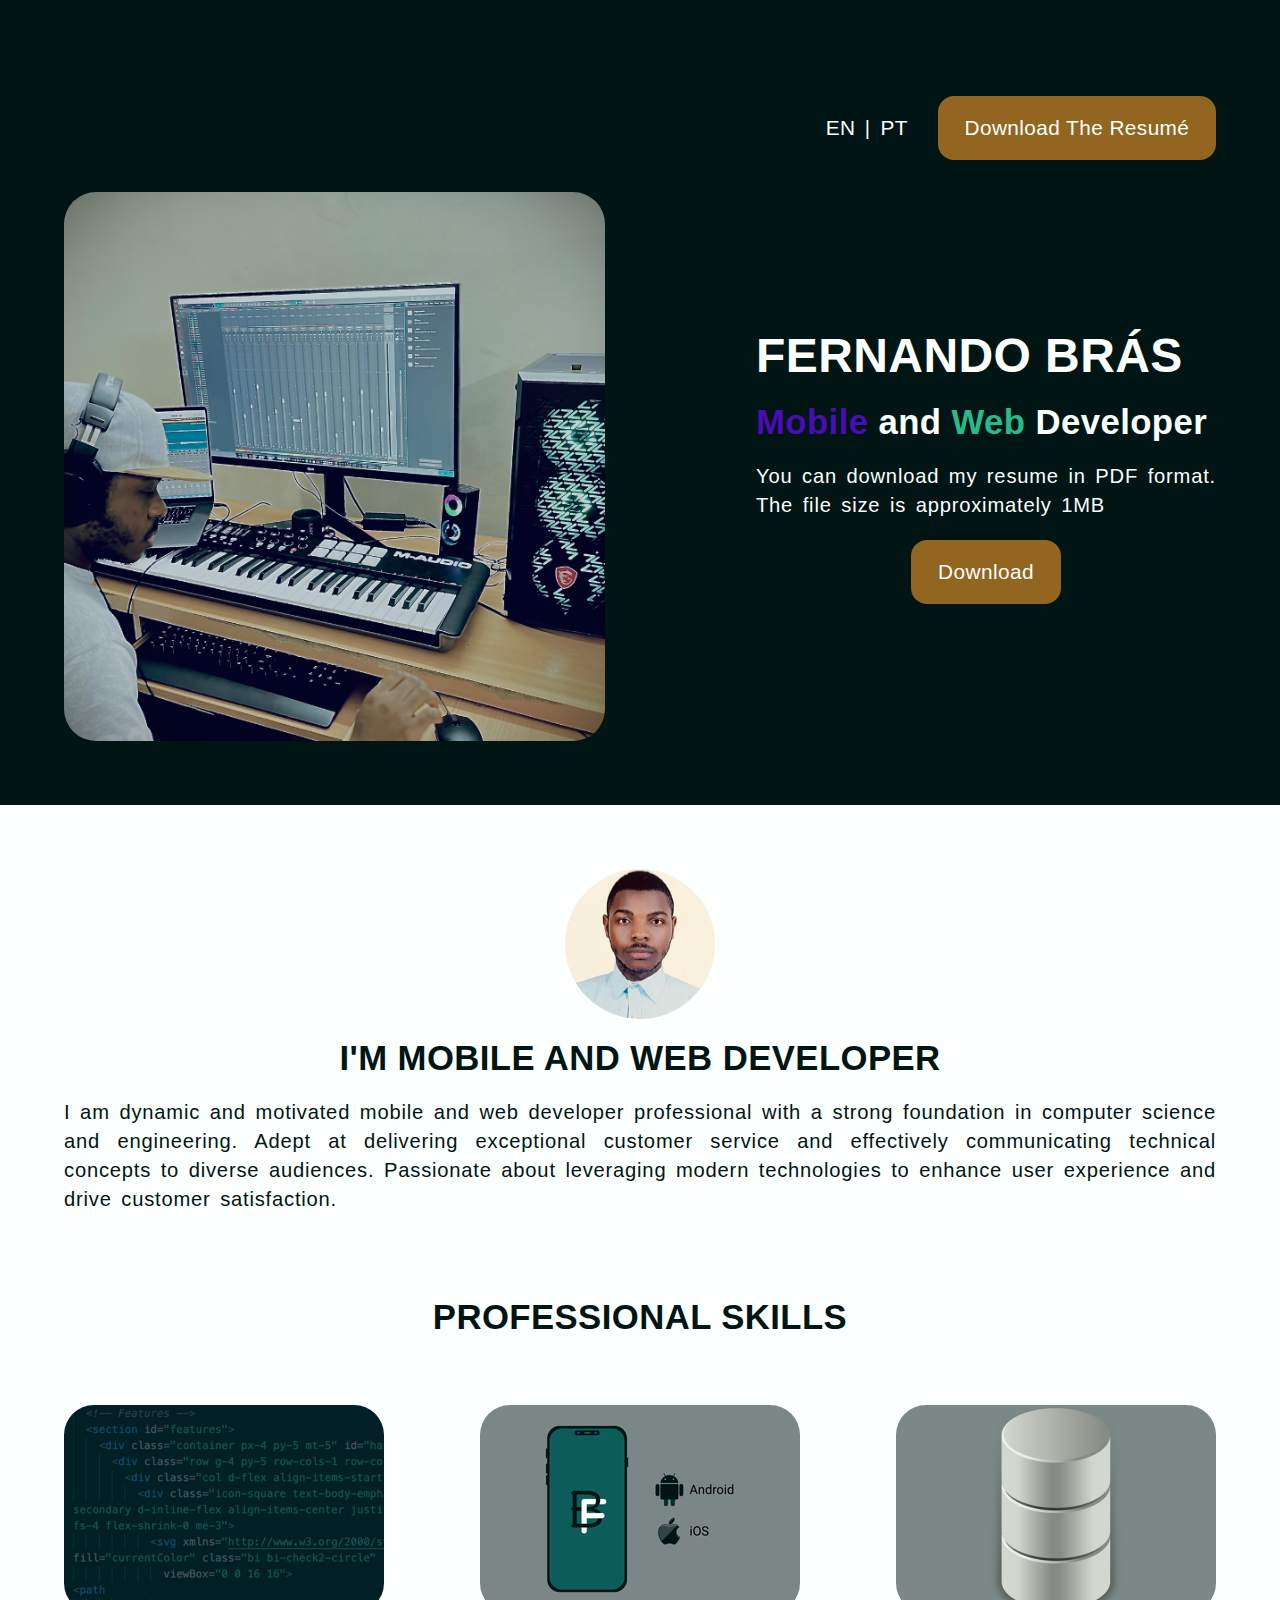
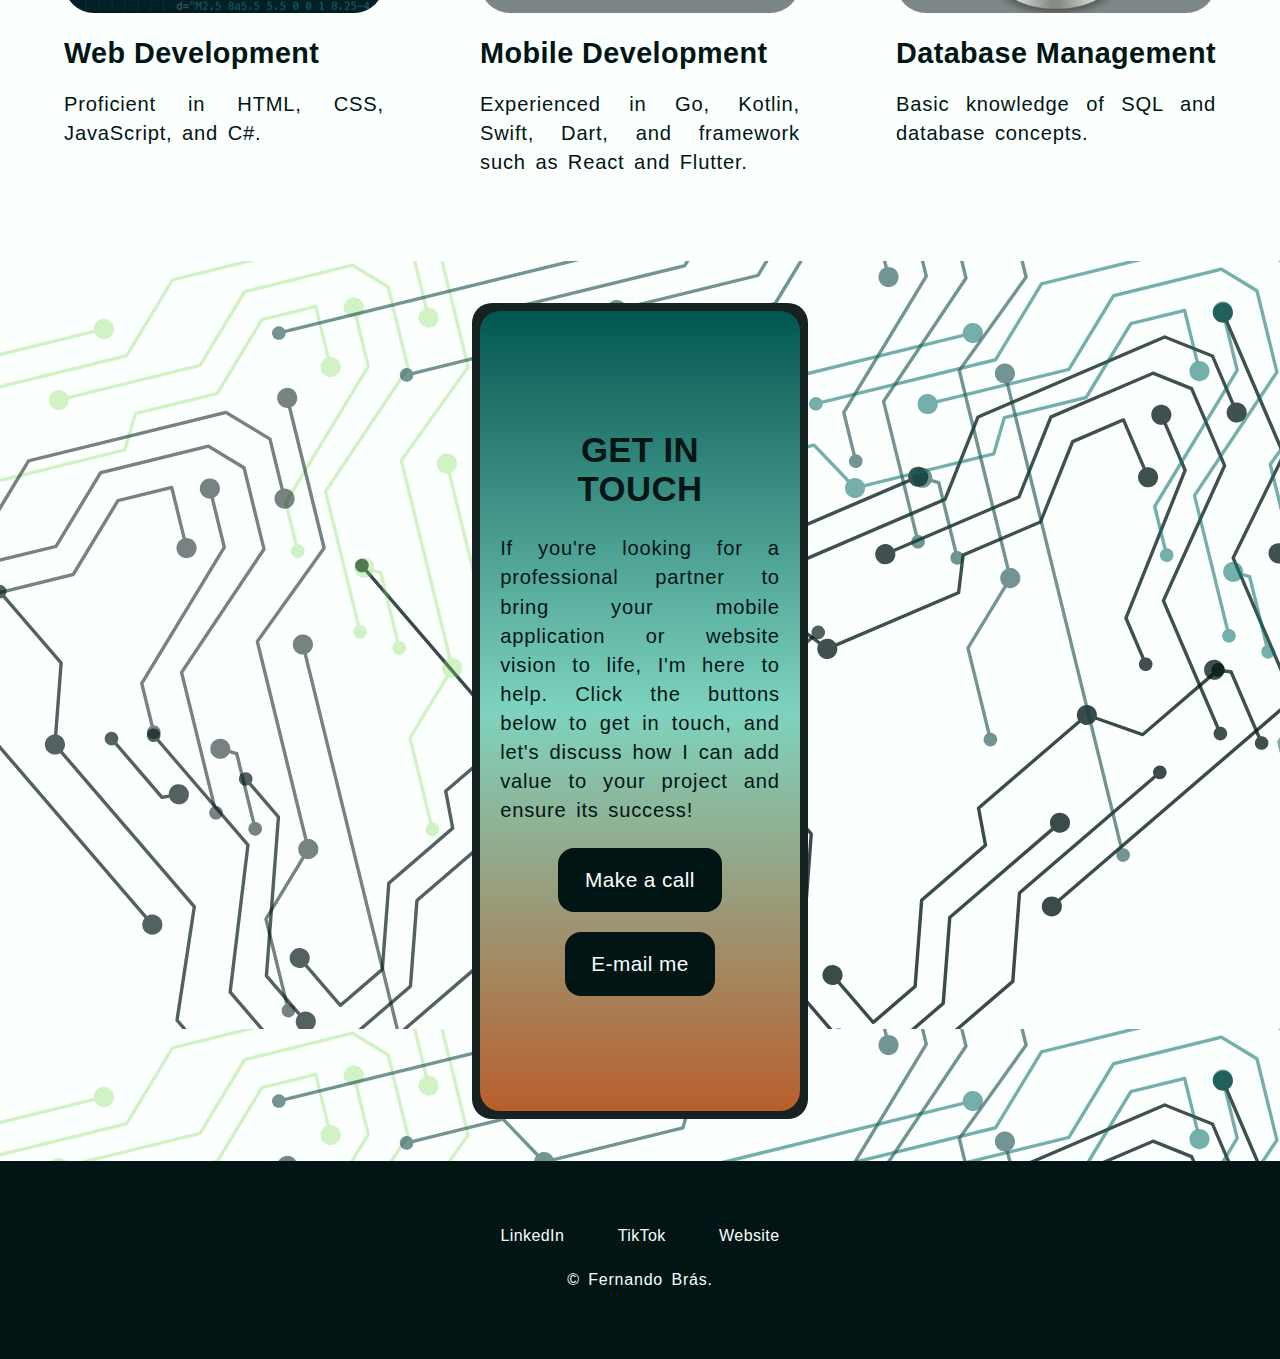
==== index.html @ d554032d "Updated my portfolio" ====
<!DOCTYPE html>
<html lang="en">
<head>
    <meta charset="UTF-8">
    <meta name="viewport" content="width=device-width, initial-scale=1.0">
    <title>Fernando Brás | Portfolio</title>

    <link rel="stylesheet" href="./public/main.css">
    <link rel="stylesheet" href="./public/mobile.css" media="screen and (max-width: 501px)">
    <link rel="stylesheet" href="./public/tablet.css" media="screen and (min-width: 502px) and (max-width: 1069px)">
    <link rel="stylesheet" href="./public/same-settings.css">
</head>
<body>
    <!-- Header content area -->
    <header>
        
        <!-- Navbar content area -->
        <nav>
            <p class="header-text-color"><a class="header-text-color" href="./index.html">EN </a>| <a class="header-text-color" href="./public/portuguese-page.html">PT</a></p>
            <button class="nav-button">
                <a class="header-text-color" href="./assets/pdf/fernando-bras-resume.pdf" download="Fernando Brás - Resumé">
                    Download The Resumé
                </a>
            </button>
        </nav>
        
        <!-- Welcome section area -->
        <section class="welcome-section">
            
            <!-- Image tag for home studio image -->
            <img class="home-studio-image" src="./assets/images/home-studio.png" alt="Home Studio Picture">

            <!-- Welcome content container -->
            <div class="welcome-section-container">
                <h1 class="header-text-color">Fernando Brás</h1>
                <h2 class="welcome-section-h2 header-text-color"> 
                    <span class="blue">Mobile</span> and 
                    <span class="green">Web</span> Developer
                </h2>
                <p class="paragraph-bottom-padding header-text-color">You can download my resume in PDF format.<br> The file size is approximately 1MB</p>
                <button>
                    <a class="header-text-color" href="./assets/pdf/fernando-bras-resume.pdf" download="Fernando Brás - Resumé">Download</a>
                </button>
            </div>
        </section>
    </header> <!-- End of the header content area -->
    
    <!-- Main contents area -->
    <main>

        <!-- Introduction section area  -->
        <section class="introduction-section">
            <img class="passport-photo" src="./assets/images/fernando-bras-photo.png" alt="Fernando Bras' passport type photo">
            <h2 class="introduction-h2">I'm Mobile and Web Developer</h2>
            <p class="introduction-paragraph">I am dynamic and motivated mobile and web developer professional with a strong foundation in computer science and engineering. Adept at delivering exceptional customer service and effectively communicating technical concepts to diverse audiences. Passionate about leveraging modern technologies to enhance user experience and drive customer satisfaction.</p>
        </section>

        <!-- Professional skills section area -->
        <section class="professional-skills-section">
            <h2 class="professional-skills-h2">Professional Skills</h2>
            <div class="professional-skills-container">
                <div class="skills-children">
                    <img class="skills-image" src="./assets/images/web-development.png" alt="Web development coding screenshot">
                    <h3>Web Development</h3>
                    <p class="paragraph-bottom-padding">Proficient in HTML, CSS, JavaScript, and C#.</p>
                </div>
                
                <div class="skills-children">
                    <img class="skills-image" src="./assets/images/mobile-development.png" alt="Mobile development image demostration">
                    <h3>Mobile Development</h3>
                    <p class="paragraph-bottom-padding">Experienced in Go, Kotlin, Swift, Dart,  and framework such as React and Flutter.</p>
                </div>
                
                <div class="skills-children">
                    <img class="skills-image" src="./assets/images/database-management.png" alt="Database management icon image">
                    <h3>Database Management</h3>
                    <p class="paragraph-bottom-padding">Basic knowledge of SQL and database concepts.</p>
                </div>
            </div>
        </section>

        <section class="contact-section">
            <div class="custom-phone-frame">
                <div class="custom-phone-screen">
                    <h2 class="side-spacing">Get In Touch</h2>
                    <p class="side-spacing">If you're looking for a professional partner to bring your mobile application or website  vision to life, I'm here to help. Click the buttons below to get in touch, and let's discuss how I can add value to your project and ensure its success!</p>
                    <button class="contact-button">
                        <a class="contact-link" href="tel:+244943073091">Make a call</a>
                    </button>
                    <button class="contact-button">
                        <a class="contact-link" href="mailto:suchel@femabras.com">E-mail me</a>
                    </button>
                </div>
            </div>
        </section>
    </main>

    <!-- Footer content area -->
    <footer>
        <small>
            <div class="footer-link-container">
                <a class="footer-font-size" href="https://www.linkedin.com/in/suchel/" target="_blank">LinkedIn</a>
                <a class="footer-font-size" href="https://www.tiktok.com/@femabras" target="_blank">TikTok</a>
                <a class="footer-font-size" href="./public/femabras-page.html">Website</a>
            </div>
            <div>
                <p class="footer-font-size">&#169 Fernando Brás. </p>
            </div>
        </small>
    </footer>
</body>
</html>
---- public/main.css ----
* {
    padding: 0;
    margin: 0;

}
body {
    font-family: Arial, Helvetica, sans-serif;
}
h1, h2, h3, p {
    color: #001514;
    
}
h1, h2, h3, a {
    letter-spacing: .026rem;
}
h1, h2 {
    text-transform: uppercase;
}
h2, h3 {
    padding-top: 20px;
    padding-bottom: 20px;
}
h2 {
    font-size: 2.17rem;
}
h3 {
    font-size: 1.8rem;
}
p {
    font-size: 1.26rem;
    text-align: justify;
    word-spacing: .2rem;
    letter-spacing: .05rem;
    line-height: 1.82rem;
}
header, .introduction-section{
    padding: 4em 0em;
}

/* Header styling */
header {
    display: flex;
    flex-flow: column wrap;
    /* height: 100vh; */
    justify-content: center;
    align-items: center;
    background-color: #001514;
}
button {
    background-color: #926521;
    padding: 1.5em 2em;
    border-radius: 1.2em;
    border: none;
}
.header-text-color {
    color: #fbfffe;
}
a {
    font-size: 1.3rem;
    font-weight: 300;
    text-decoration: none;
}
button:hover {
    background-color: #fbfffe;
    transition: .7s;
}
a:hover {
    color: #04706b;
}

/* Navbar styling */
nav {
    display: flex;
    flex-wrap: wrap;
    justify-content: end;
    align-items: center;
    width: 90%;
    gap: 30px;
    margin: 2em 0em;
}

/* Welcome section styling */
.welcome-section {
 display: flex;
 gap: 50px;
 flex-wrap: wrap;
 justify-content: space-between;
 width: 90%;
}
h1 {
    font-size: 3rem;
}
.home-studio-image {
    object-fit: cover;
    border-radius: 32px;
    width: 47%;
    align-self: center;
}
.welcome-section-h2 {
    text-transform: none;
}
.blue{
    color: #4a0cb5;
}
.green{
    color: #2aba8a;
}
.paragraph-bottom-padding {
    padding-bottom: 20px;
}
.welcome-section-container {
    display: flex;
    flex-flow: column wrap;
    justify-content: center;
}
button {
    align-self: center;
}

/* Main area styling */
main {
    display: flex;
    flex-flow: column nowrap;
    justify-content: center;
    align-items: center;
    background-color: #fbfffe;
}

/* Introduction section styling area */
.introduction-section {
    display: flex;
    flex-direction: column;
    justify-content: center;
    align-items: center;
    width: 90%;
}
.passport-photo {
    border-radius: 50%;
}
.introduction-h2 {
    text-align: center;
}

/* Professional skills styling area */
.professional-skills-section {
    display: flex;
    gap: 3em;
    flex-direction: column;
    justify-content: center;
    width: 90%;
    padding-bottom: 4em;
}
.professional-skills-h2 {
    text-align: center;
}
.professional-skills-container {
    display: flex;
    gap: 2em;
    flex-flow: row wrap;
    justify-content: space-between;
}
.skills-image{
    border-radius: 30px;
}
.skills-children {
    width: 20em;
}

/* Contact section styling area */
.contact-section{
    display: flex;
    justify-content: center;
    align-items: center;
    background-image: url("../assets/images/get-in-touch-background.png");
    height: 100vh;
    width: 100%;
}
.custom-phone-frame {
    display: flex;
    justify-content: center;
    align-items: center;
    width: 21em;
    height: 51em;
    background-color: #172222;
    border-radius: 20px;
}
.custom-phone-screen {
    display: flex;
    flex-direction: column;
    gap: 20px;
    width: 20em;
    height: 50em;
    background-image: linear-gradient( #035752, #7ed3be, #b95e2d);
    justify-content: center;
    align-items: center;
    background-color: #fbfffe;
    border-radius: 20px;
}
.custom-phone-screen h2{
    text-align: center;
}
.side-spacing{
    padding: .1em 1em;
}
.contact-button {
    background-color: #001514;
}
.contact-link {
    color: #fbfffe;
}

/* Footer styling area */

footer {
    background-color: #001514;
    display: flex;
    justify-content: center;
    align-items: center;
}
.footer-font-size {
    font-size:medium;
    color: #fbfffe;
}
small {
    display: flex;
    flex-direction: column;
    gap: 1.5em;
    height: 22vh;
    justify-content: center;
    align-items: center;
}
.footer-link-container {
    display: flex;
    gap: 4em;
    align-items: center;
}
.footer-link-container a:hover {
    color: #b95e2d;
}
---- public/tablet.css ----
.welcome-section {
    justify-content: center;

}


@media screen and (max-width:1069px){
    nav{
        justify-content: space-between;
    }
}
---- public/same-settings.css ----
/* Responsiveness setting */

@media screen and (max-width: 1069px){
    .home-studio-image {
        width: 100%;
    }
    h1, header h2{
        text-align: center;
    }
}

@media screen and (max-width: 746px){
    .professional-skills-container{
        justify-content: center;
    }
    h3{
        text-align: center;
    }
}

@media screen and (max-width:433px){
    nav{
        justify-content: center;
    }
}
@media screen and (max-width: 327px){
    .skills-children {
        width: 90%;
    }
    .skills-image{
        width: 100%;
    }
}
@media screen and (max-width: 349px){
    .contact-section {
        height: 100vh;
    }
    .custom-phone-frame{
        width: 95%;
        height: 96%;
    }
    .custom-phone-screen{
        width: 96%;
        height: 95%;
    }
}
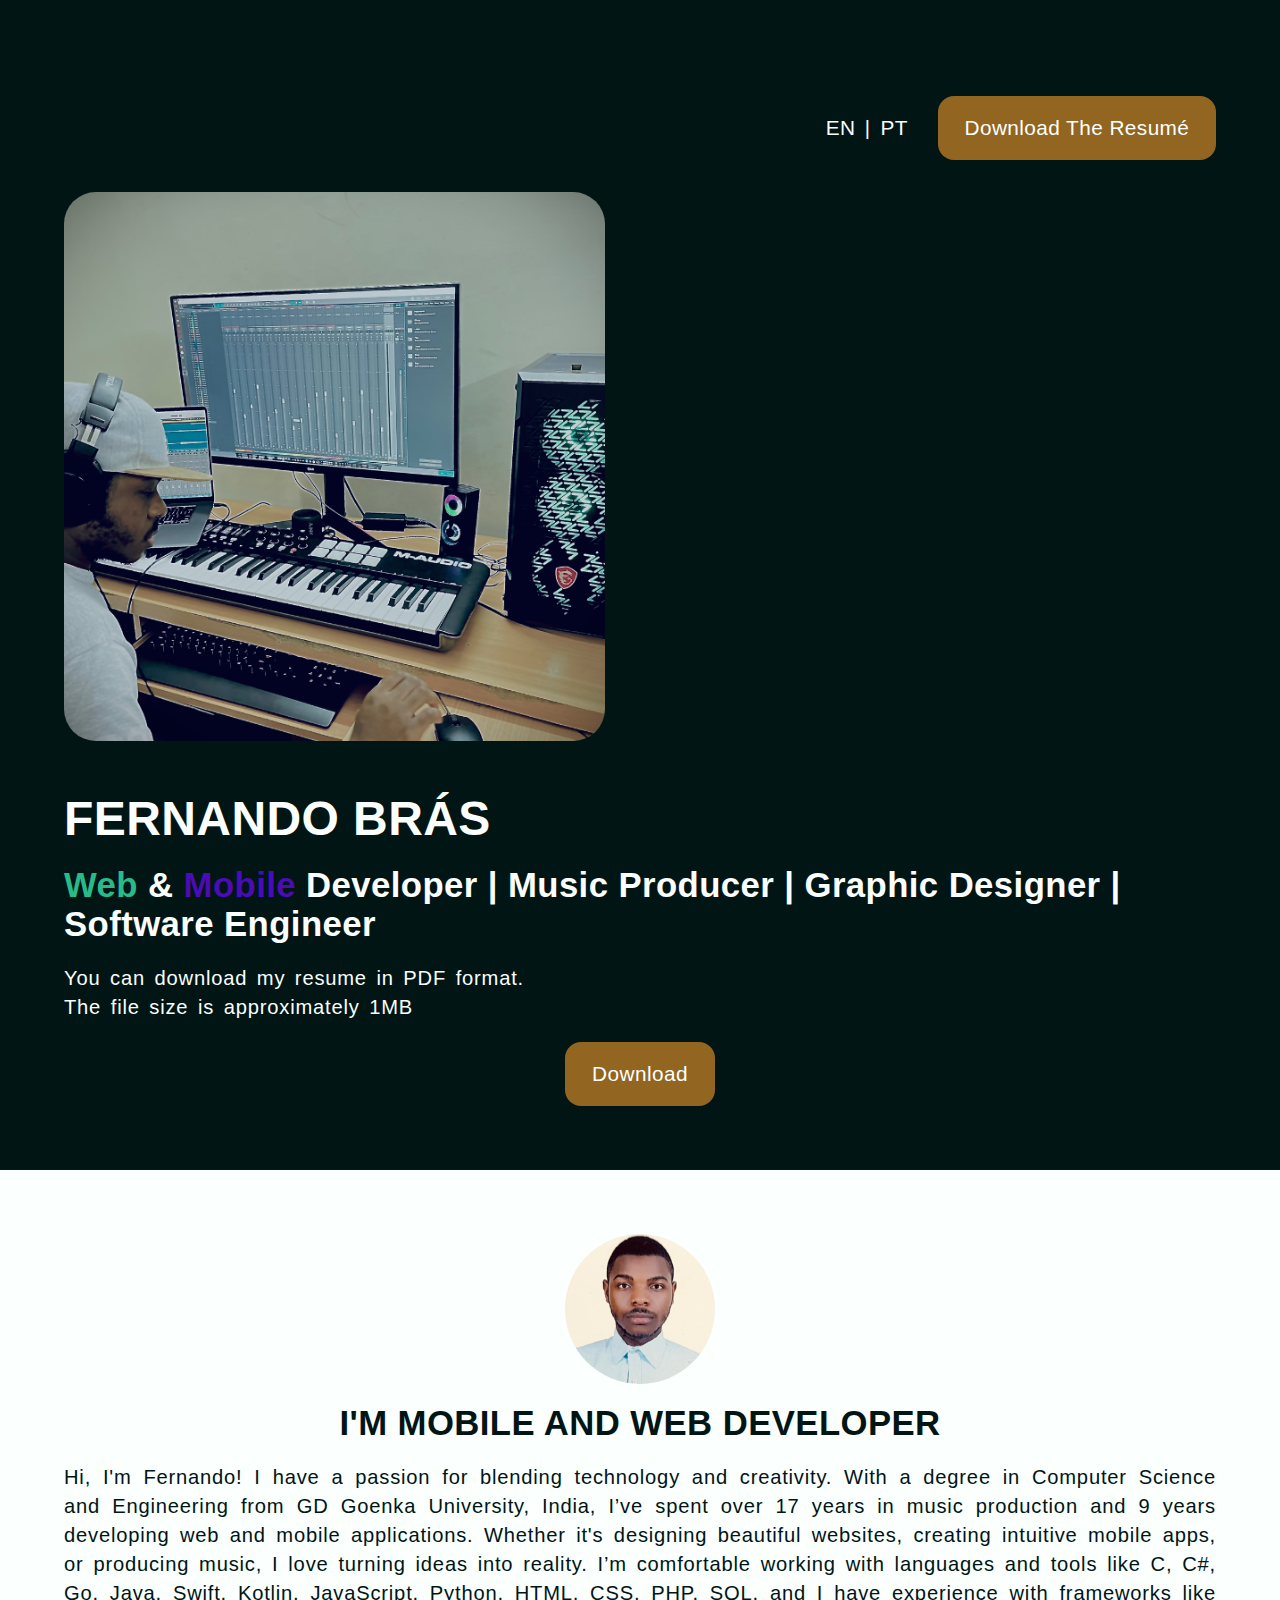
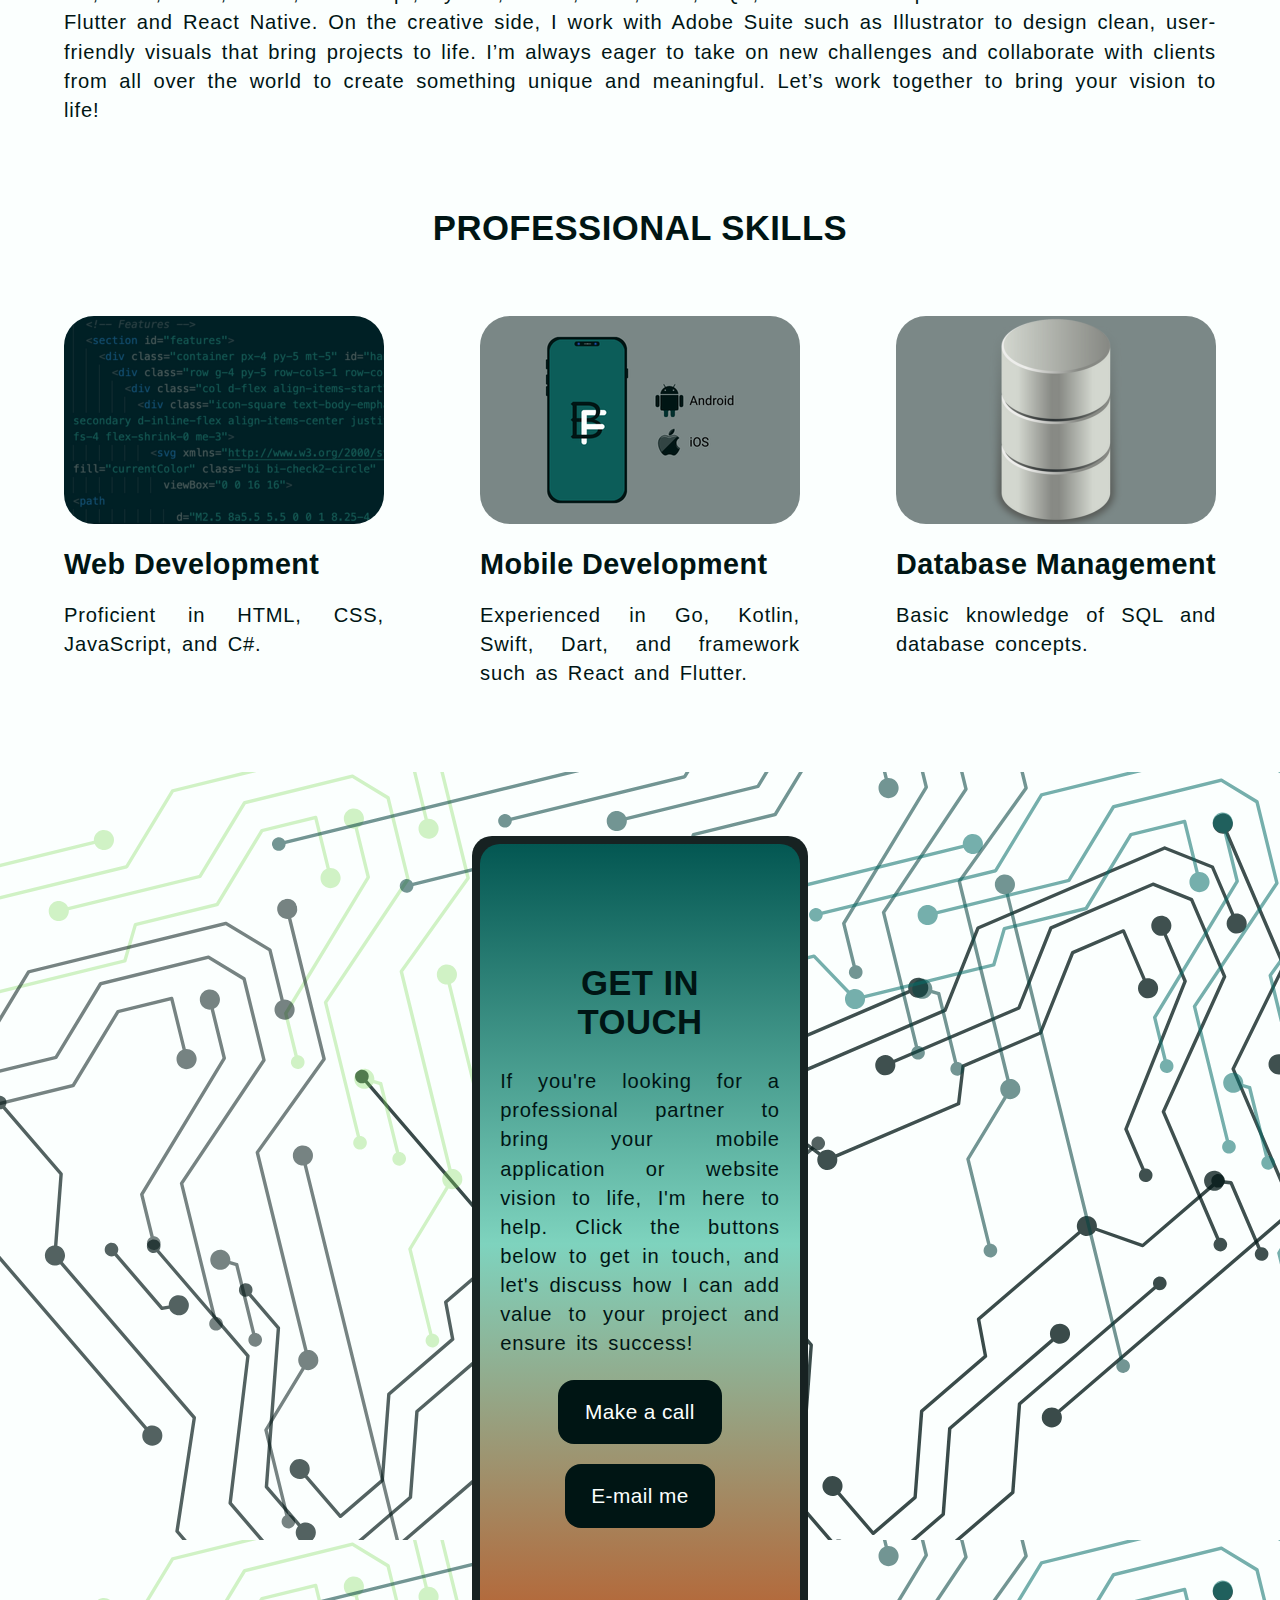
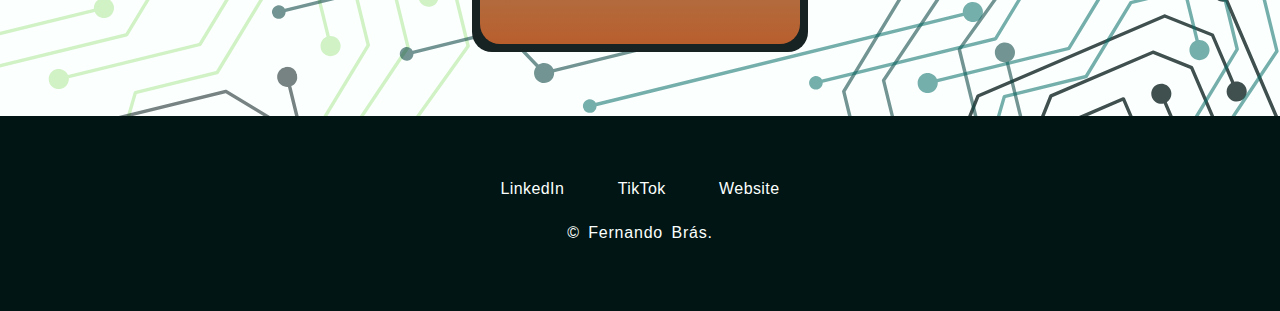
==== commit f4fd9c26: "Update index.html" ====
--- a/index.html
+++ b/index.html
@@ -33,9 +33,8 @@
             <!-- Welcome content container -->
             <div class="welcome-section-container">
                 <h1 class="header-text-color">Fernando Brás</h1>
-                <h2 class="welcome-section-h2 header-text-color"> 
-                    <span class="blue">Mobile</span> and 
-                    <span class="green">Web</span> Developer
+                <h2 class="welcome-section-h2 header-text-color">
+                    <span class="green">Web</span> & <span class="blue">Mobile </span>Developer | Music Producer | Graphic Designer | Software Engineer
                 </h2>
                 <p class="paragraph-bottom-padding header-text-color">You can download my resume in PDF format.<br> The file size is approximately 1MB</p>
                 <button>
@@ -52,7 +51,11 @@
         <section class="introduction-section">
             <img class="passport-photo" src="./assets/images/fernando-bras-photo.png" alt="Fernando Bras' passport type photo">
             <h2 class="introduction-h2">I'm Mobile and Web Developer</h2>
-            <p class="introduction-paragraph">I am dynamic and motivated mobile and web developer professional with a strong foundation in computer science and engineering. Adept at delivering exceptional customer service and effectively communicating technical concepts to diverse audiences. Passionate about leveraging modern technologies to enhance user experience and drive customer satisfaction.</p>
+            <p class="introduction-paragraph">
+                Hi, I'm Fernando! I have a passion for blending technology and creativity. With a degree in Computer Science and Engineering from GD Goenka University, India, I’ve spent over 17 years in music production and 9 years developing web and mobile applications. Whether it's designing beautiful websites, creating intuitive mobile apps, or producing music, I love turning ideas into reality.
+                I’m comfortable working with languages and tools like C, C#, Go, Java, Swift, Kotlin, JavaScript, Python, HTML, CSS, PHP, SQL, and I have experience with frameworks like Flutter and React Native. On the creative side, I work with Adobe Suite such as Illustrator to design clean, user-friendly visuals that bring projects to life.
+                I’m always eager to take on new challenges and collaborate with clients from all over the world to create something unique and meaningful. Let’s work together to bring your vision to life!
+            </p>
         </section>
 
         <!-- Professional skills section area -->
--- a/public/main.css
+++ b/public/main.css
@@ -1,7 +1,7 @@
 * {
     padding: 0;
     margin: 0;
-
+    text-decoration: none;
 }
 body {
     font-family: Arial, Helvetica, sans-serif;
@@ -58,7 +58,7 @@
 a {
     font-size: 1.3rem;
     font-weight: 300;
-    text-decoration: none;
+    
 }
 button:hover {
     background-color: #fbfffe;
@@ -172,8 +172,9 @@
     justify-content: center;
     align-items: center;
     background-image: url("../assets/images/get-in-touch-background.png");
-    height: 100vh;
+    /* height: 100vh; */
     width: 100%;
+    padding: 4em 0;
 }
 .custom-phone-frame {
     display: flex;
@@ -212,6 +213,7 @@
 /* Footer styling area */
 
 footer {
+    padding: 4em 0;
     background-color: #001514;
     display: flex;
     justify-content: center;
@@ -225,7 +227,6 @@
     display: flex;
     flex-direction: column;
     gap: 1.5em;
-    height: 22vh;
     justify-content: center;
     align-items: center;
 }
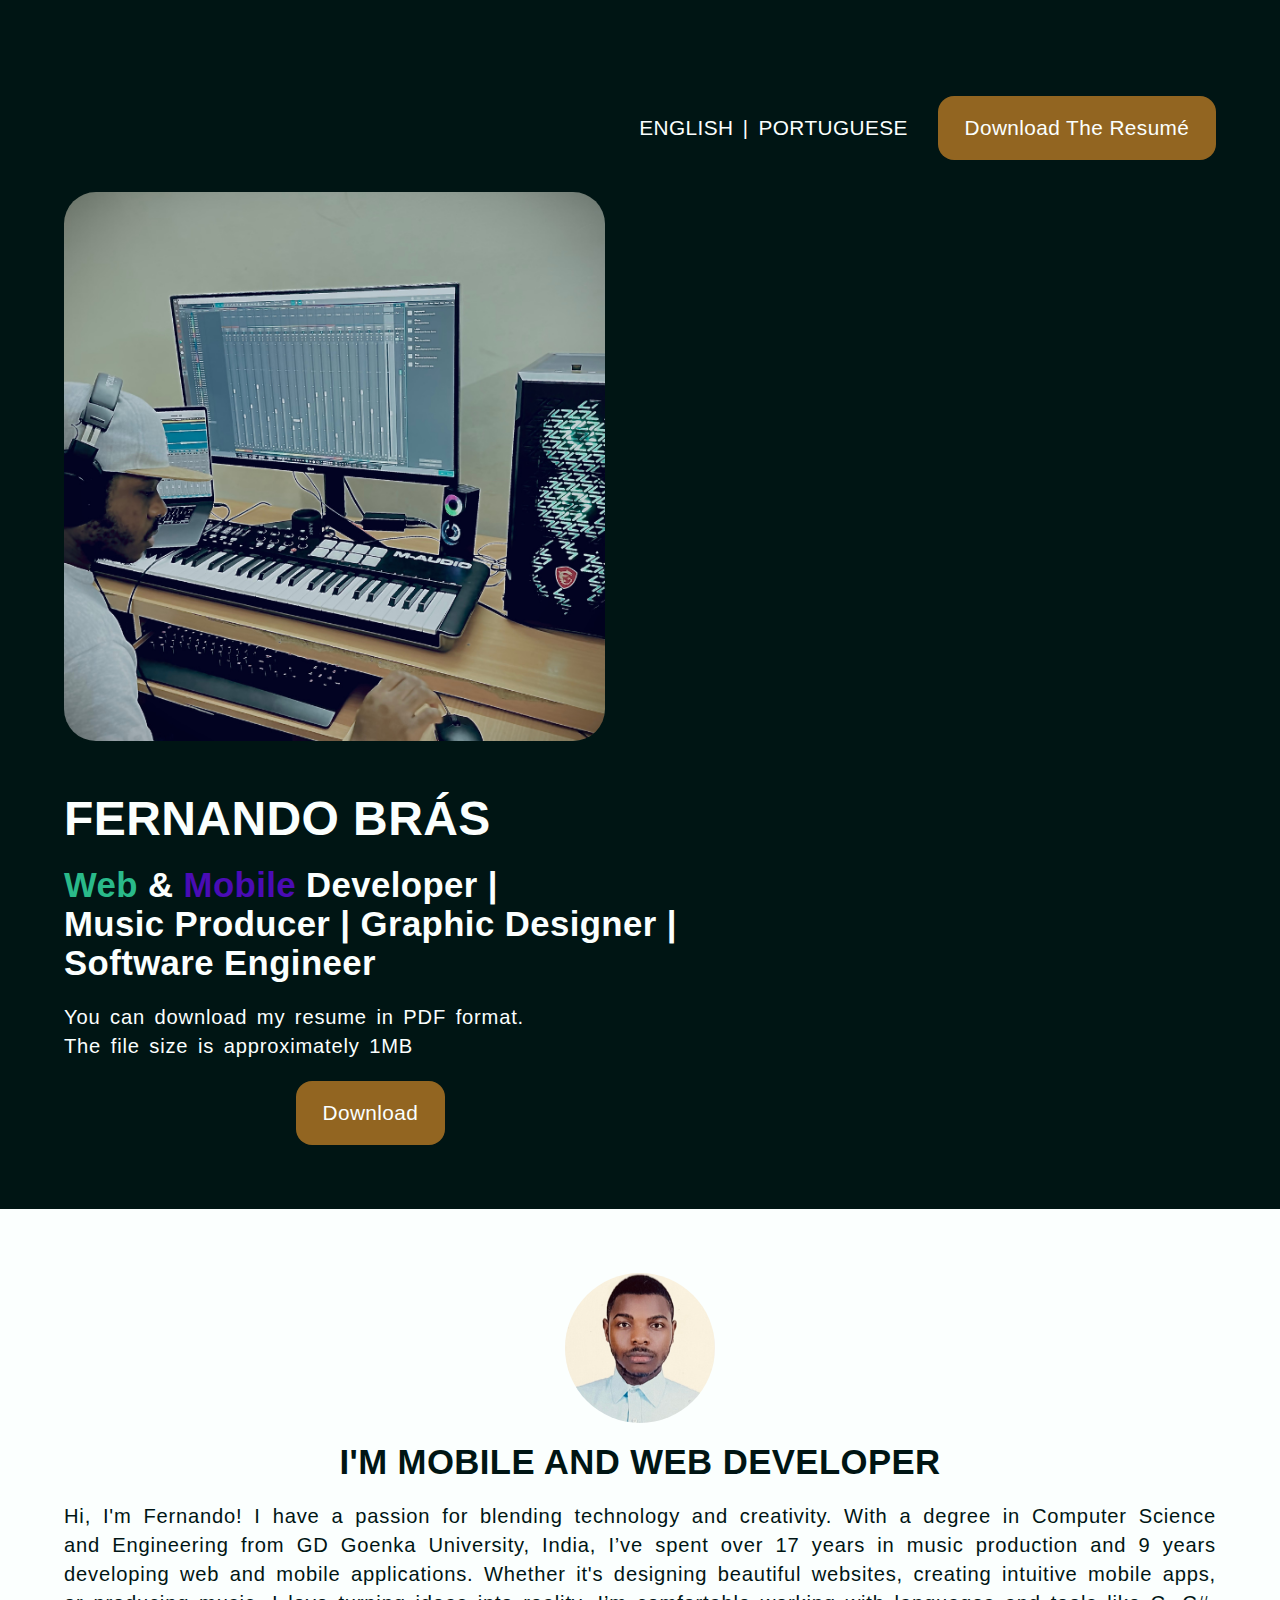
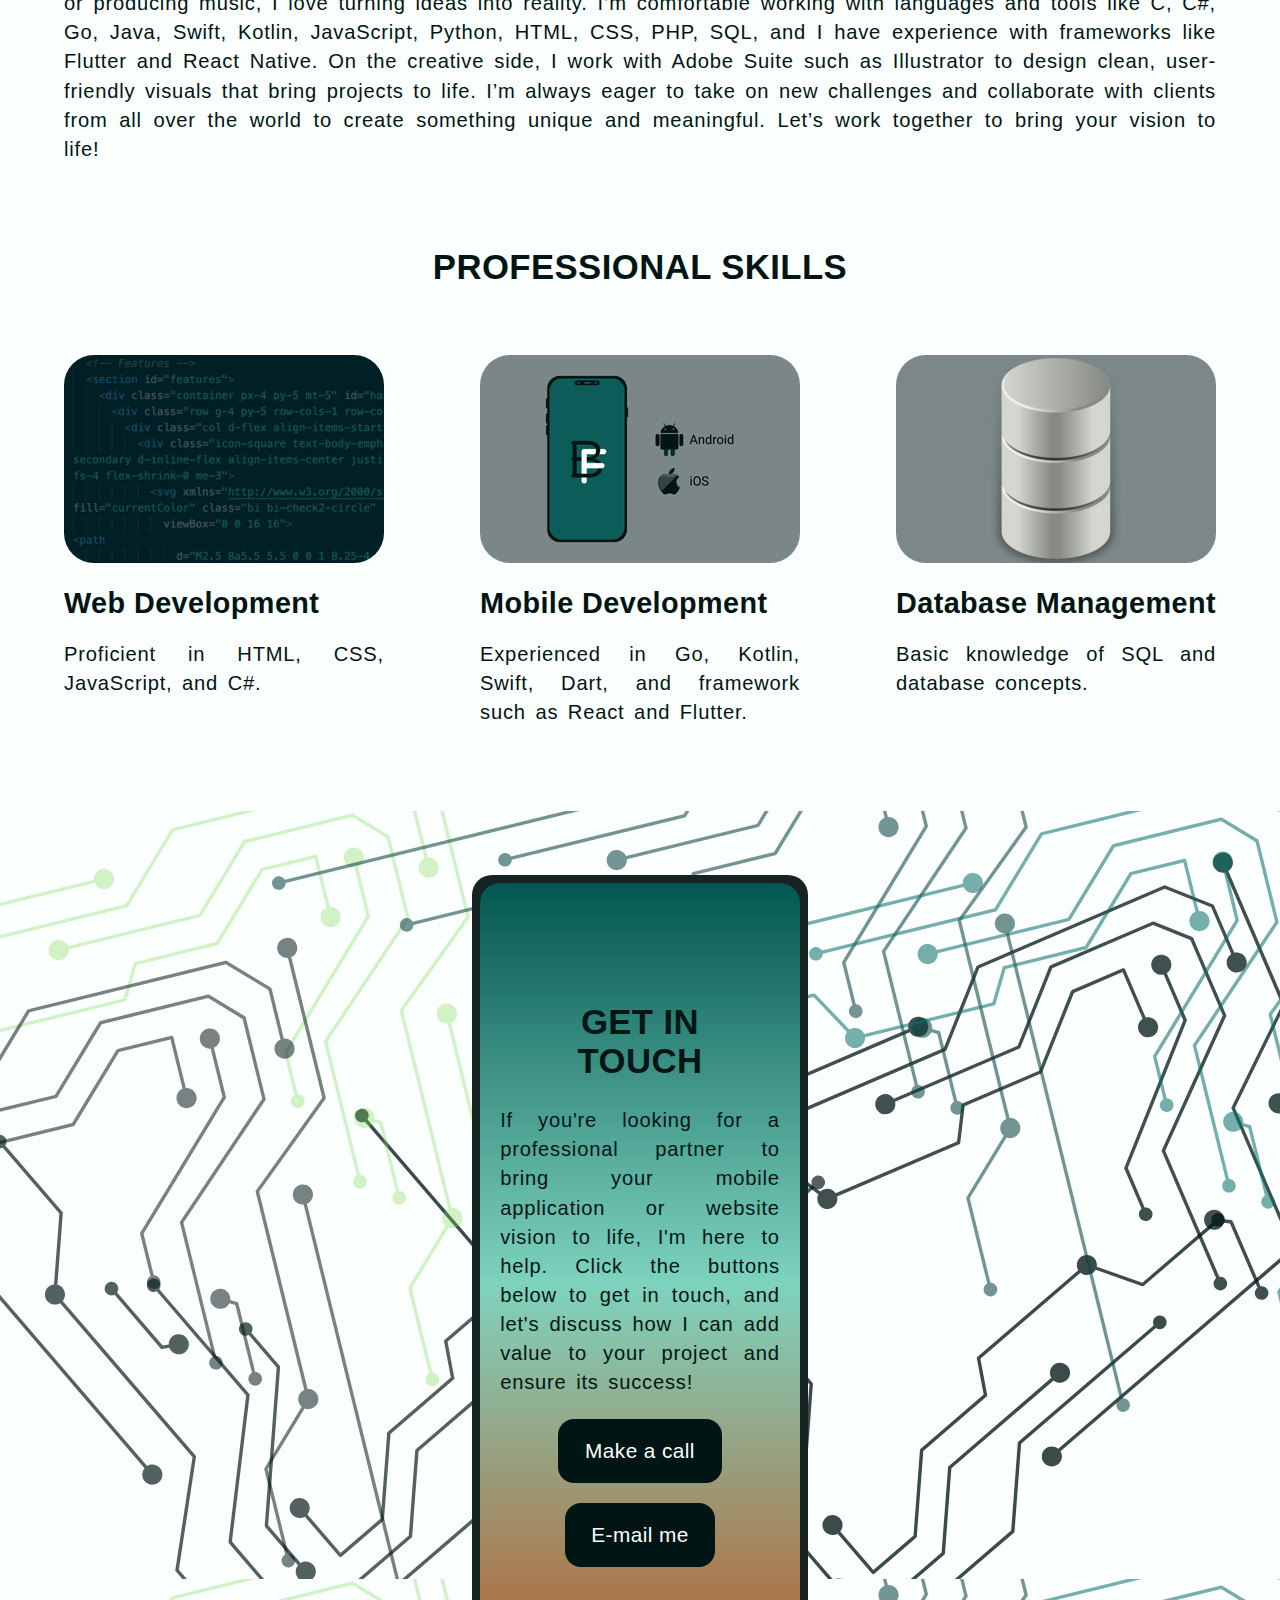
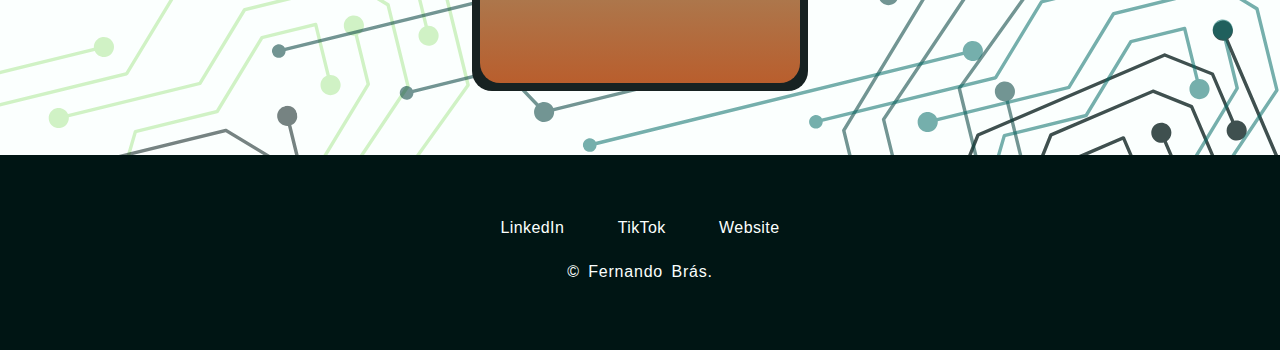
==== commit b095d774: "Update index.html" ====
--- a/index.html
+++ b/index.html
@@ -16,7 +16,7 @@
         
         <!-- Navbar content area -->
         <nav>
-            <p class="header-text-color"><a class="header-text-color" href="./index.html">EN </a>| <a class="header-text-color" href="./public/portuguese-page.html">PT</a></p>
+            <p class="header-text-color"><a class="header-text-color" href="./index.html">ENGLISH </a>| <a class="header-text-color" href="./public/portuguese-page.html">PORTUGUESE</a></p>
             <button class="nav-button">
                 <a class="header-text-color" href="./assets/pdf/fernando-bras-resume.pdf" download="Fernando Brás - Resumé">
                     Download The Resumé
@@ -34,7 +34,7 @@
             <div class="welcome-section-container">
                 <h1 class="header-text-color">Fernando Brás</h1>
                 <h2 class="welcome-section-h2 header-text-color">
-                    <span class="green">Web</span> & <span class="blue">Mobile </span>Developer | Music Producer | Graphic Designer | Software Engineer
+                    <span class="green">Web</span> & <span class="blue">Mobile </span>Developer | <br>Music Producer | Graphic Designer | <br>Software Engineer
                 </h2>
                 <p class="paragraph-bottom-padding header-text-color">You can download my resume in PDF format.<br> The file size is approximately 1MB</p>
                 <button>
@@ -112,4 +112,4 @@
         </small>
     </footer>
 </body>
-</html>+</html>
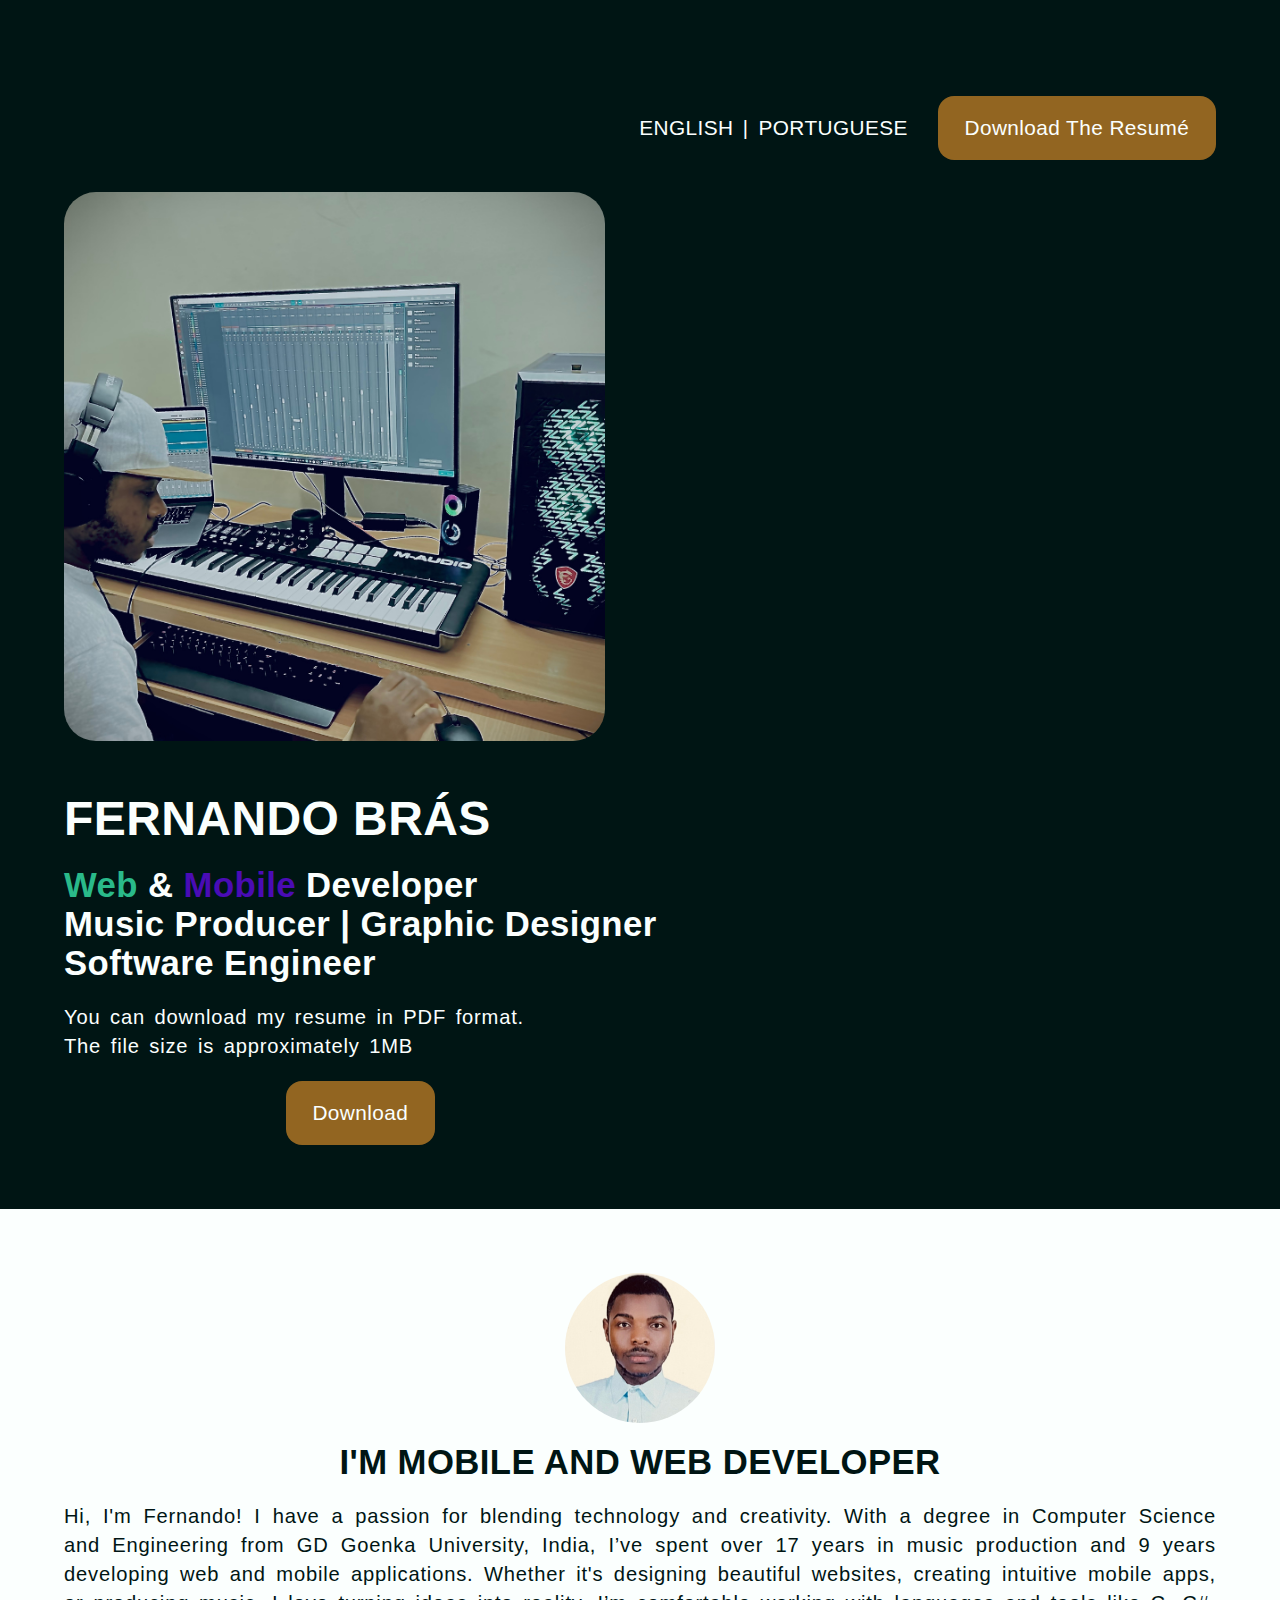
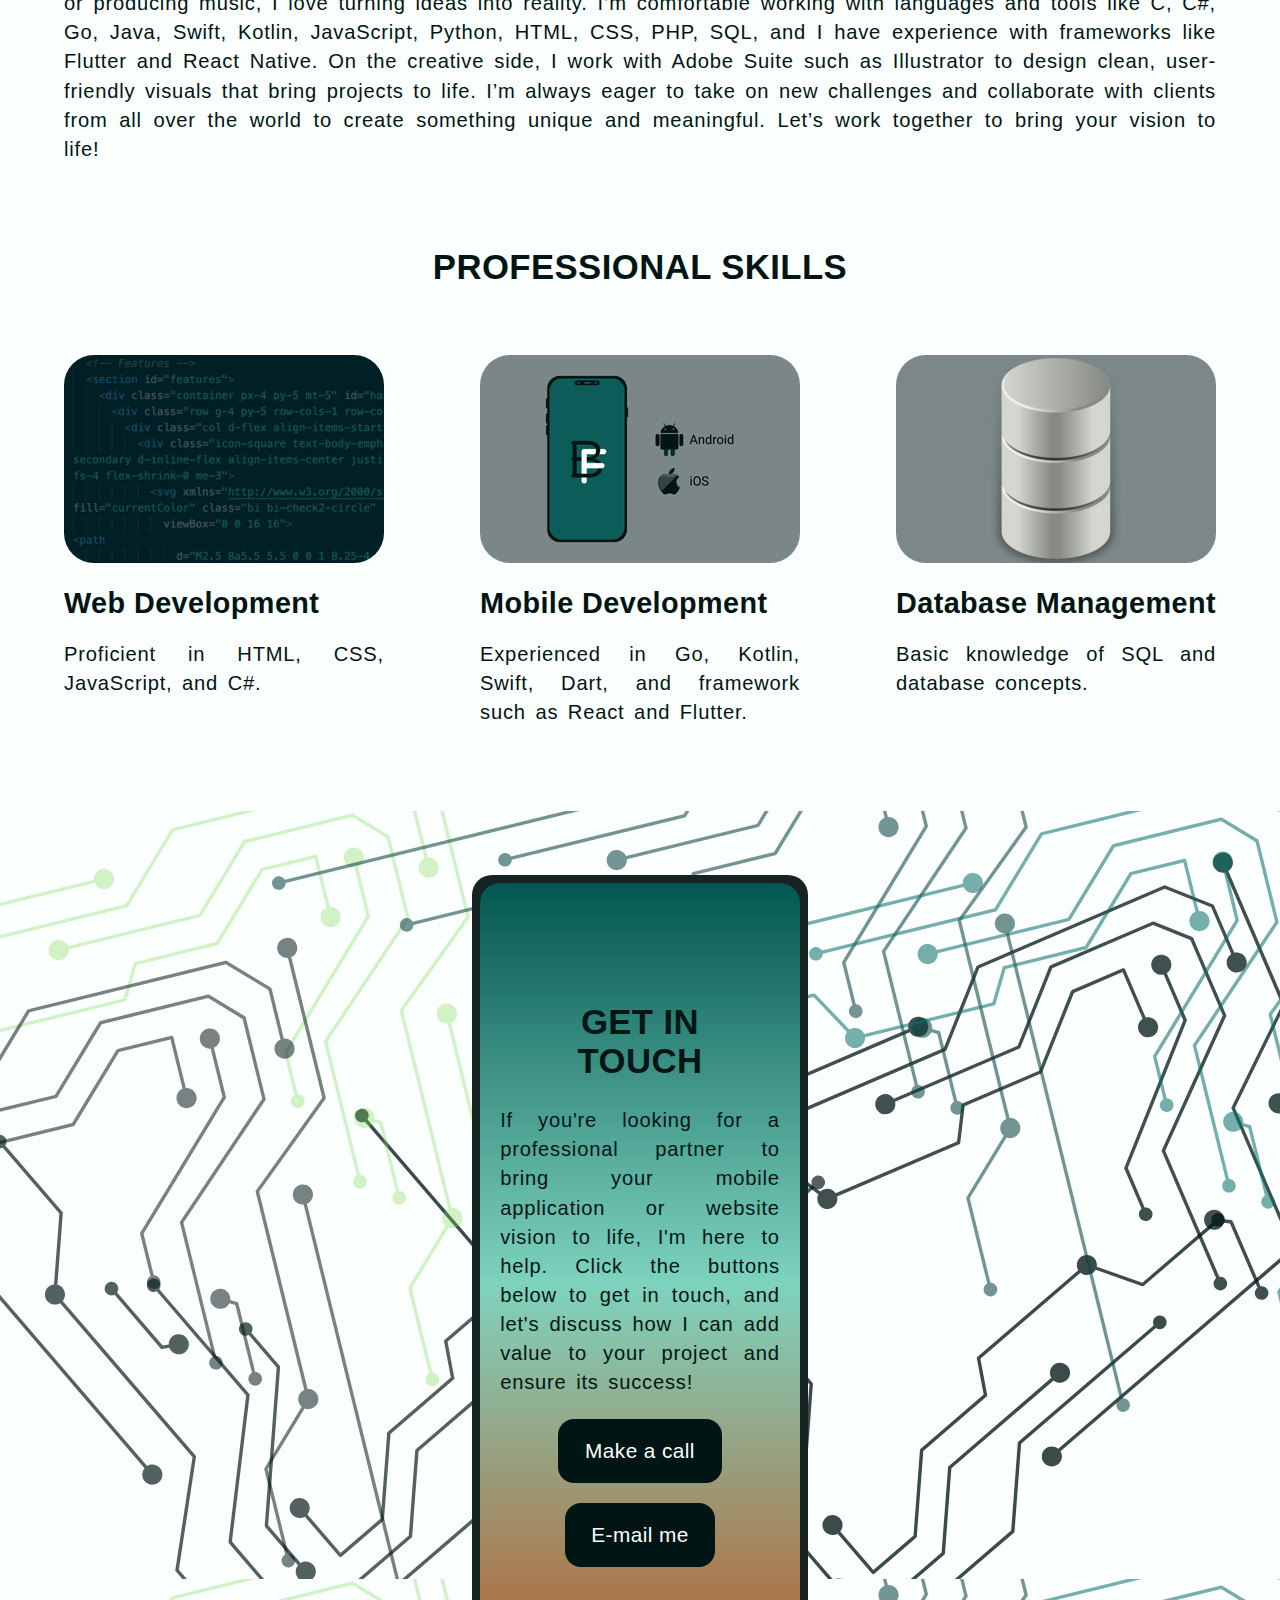
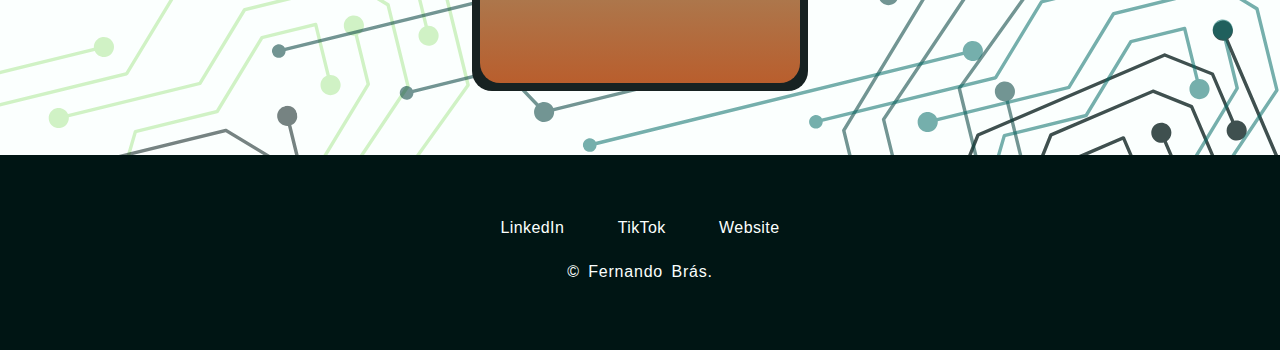
==== commit 208df6e1: "Update index.html" ====
--- a/index.html
+++ b/index.html
@@ -34,7 +34,7 @@
             <div class="welcome-section-container">
                 <h1 class="header-text-color">Fernando Brás</h1>
                 <h2 class="welcome-section-h2 header-text-color">
-                    <span class="green">Web</span> & <span class="blue">Mobile </span>Developer | <br>Music Producer | Graphic Designer | <br>Software Engineer
+                    <span class="green">Web</span> & <span class="blue">Mobile </span>Developer<br>Music Producer | Graphic Designer<br>Software Engineer
                 </h2>
                 <p class="paragraph-bottom-padding header-text-color">You can download my resume in PDF format.<br> The file size is approximately 1MB</p>
                 <button>
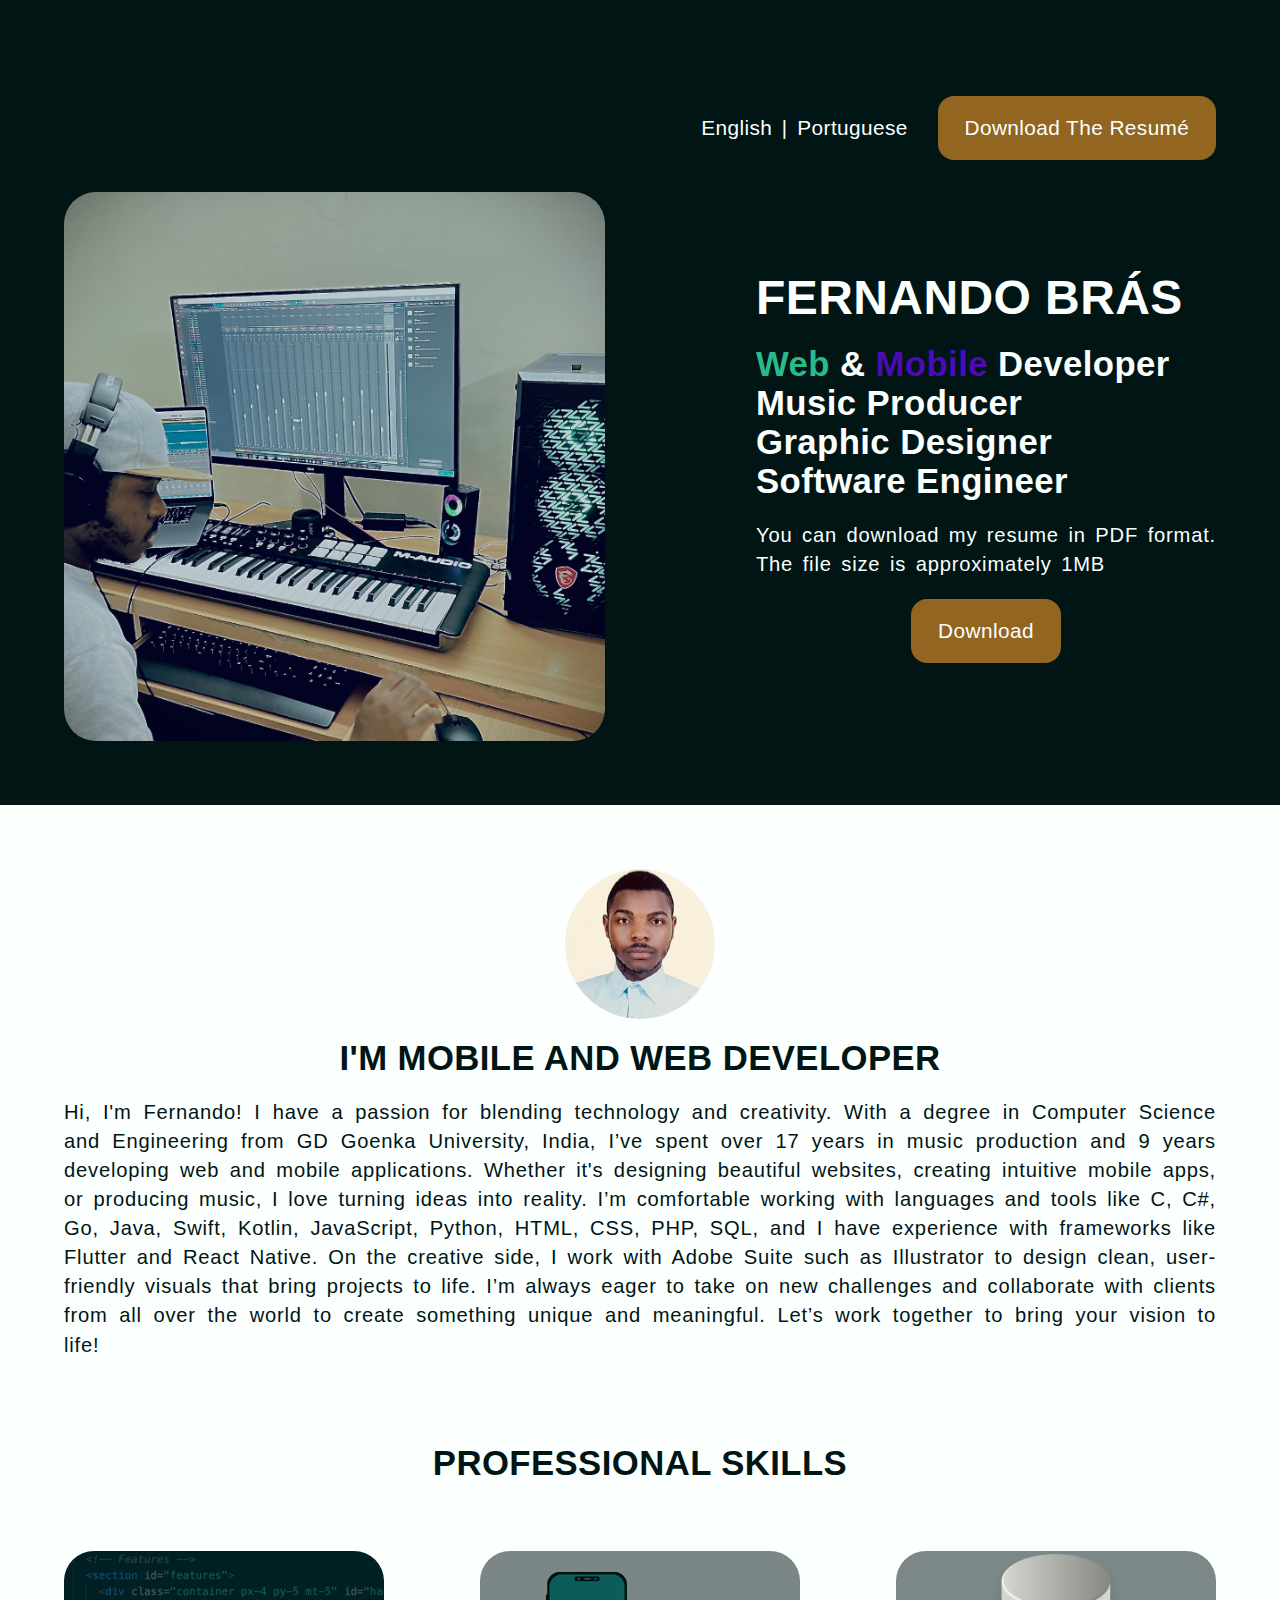
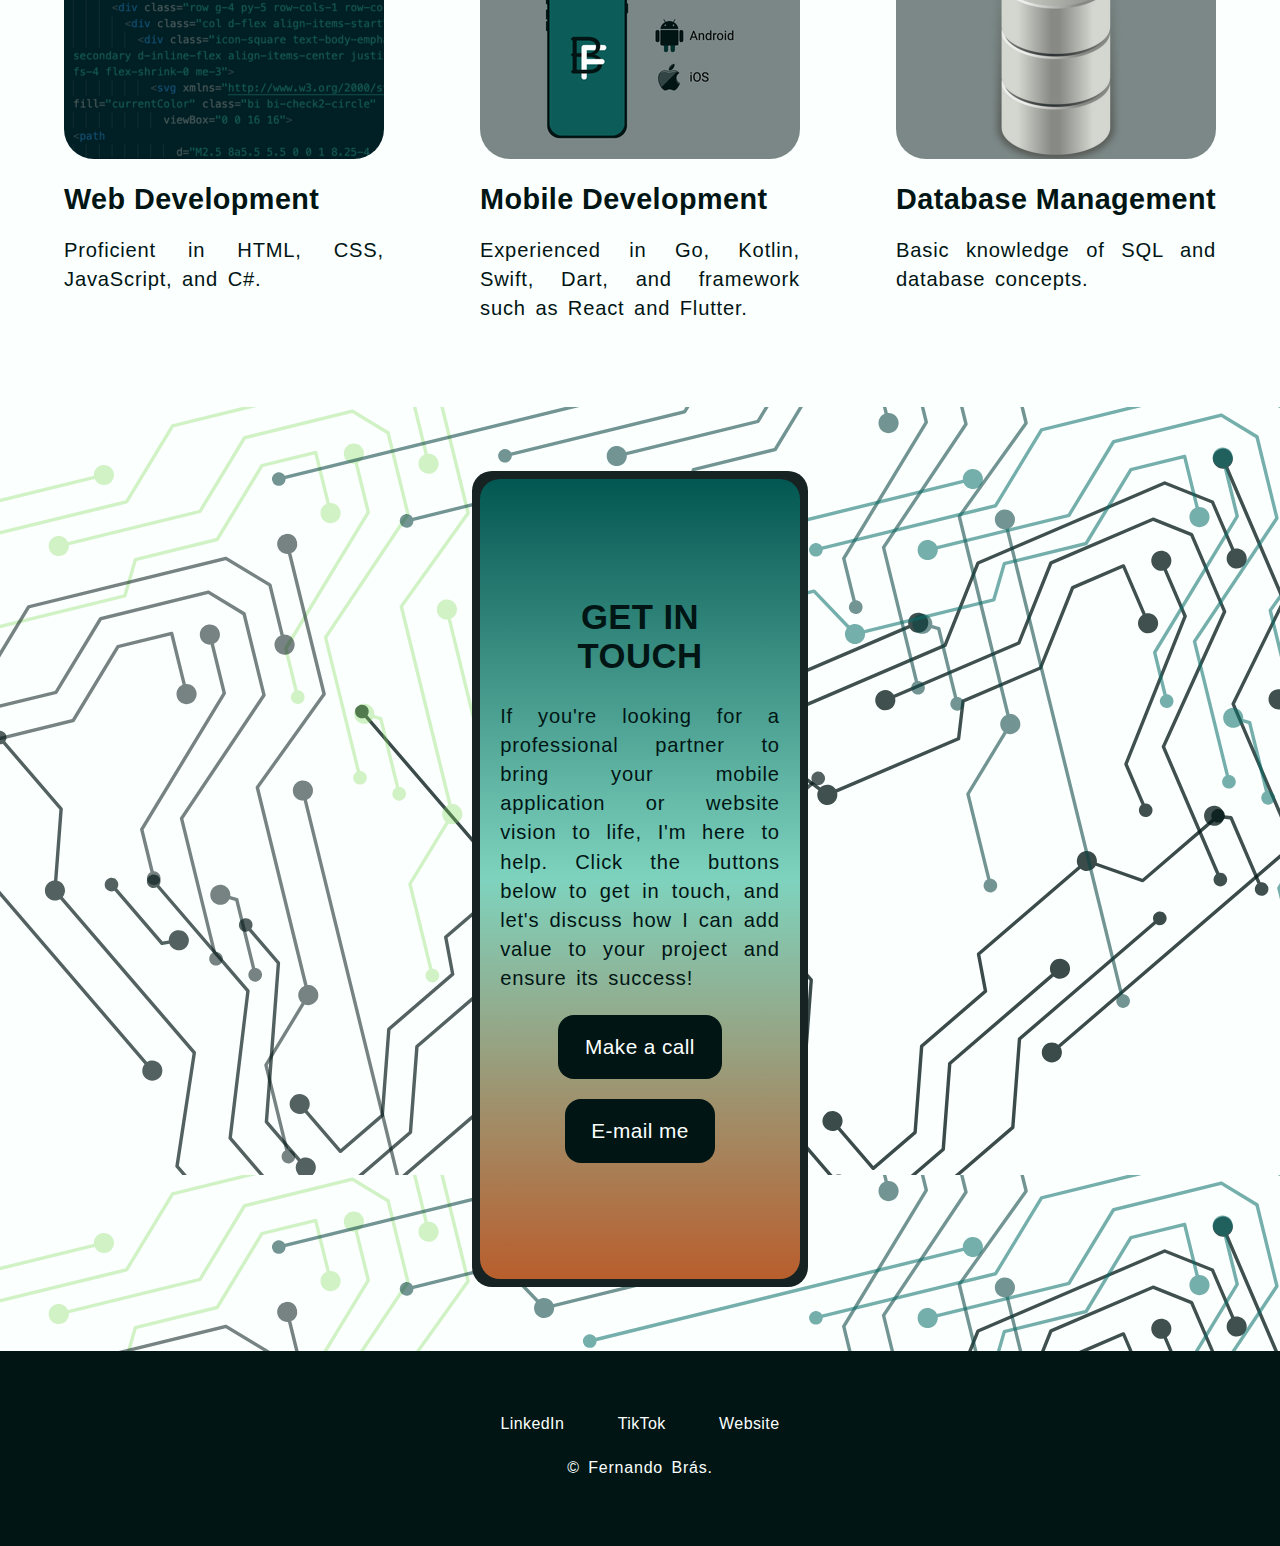
==== commit 7e4ff31c: "Update index.html" ====
--- a/index.html
+++ b/index.html
@@ -16,7 +16,7 @@
         
         <!-- Navbar content area -->
         <nav>
-            <p class="header-text-color"><a class="header-text-color" href="./index.html">ENGLISH </a>| <a class="header-text-color" href="./public/portuguese-page.html">PORTUGUESE</a></p>
+            <p class="header-text-color"><a class="header-text-color" href="./index.html">English </a>| <a class="header-text-color" href="./public/portuguese-page.html">Portuguese</a></p>
             <button class="nav-button">
                 <a class="header-text-color" href="./assets/pdf/fernando-bras-resume.pdf" download="Fernando Brás - Resumé">
                     Download The Resumé
@@ -34,7 +34,7 @@
             <div class="welcome-section-container">
                 <h1 class="header-text-color">Fernando Brás</h1>
                 <h2 class="welcome-section-h2 header-text-color">
-                    <span class="green">Web</span> & <span class="blue">Mobile </span>Developer<br>Music Producer | Graphic Designer<br>Software Engineer
+                    <span class="green">Web</span> & <span class="blue">Mobile </span>Developer<br>Music Producer<br>Graphic Designer<br>Software Engineer
                 </h2>
                 <p class="paragraph-bottom-padding header-text-color">You can download my resume in PDF format.<br> The file size is approximately 1MB</p>
                 <button>
